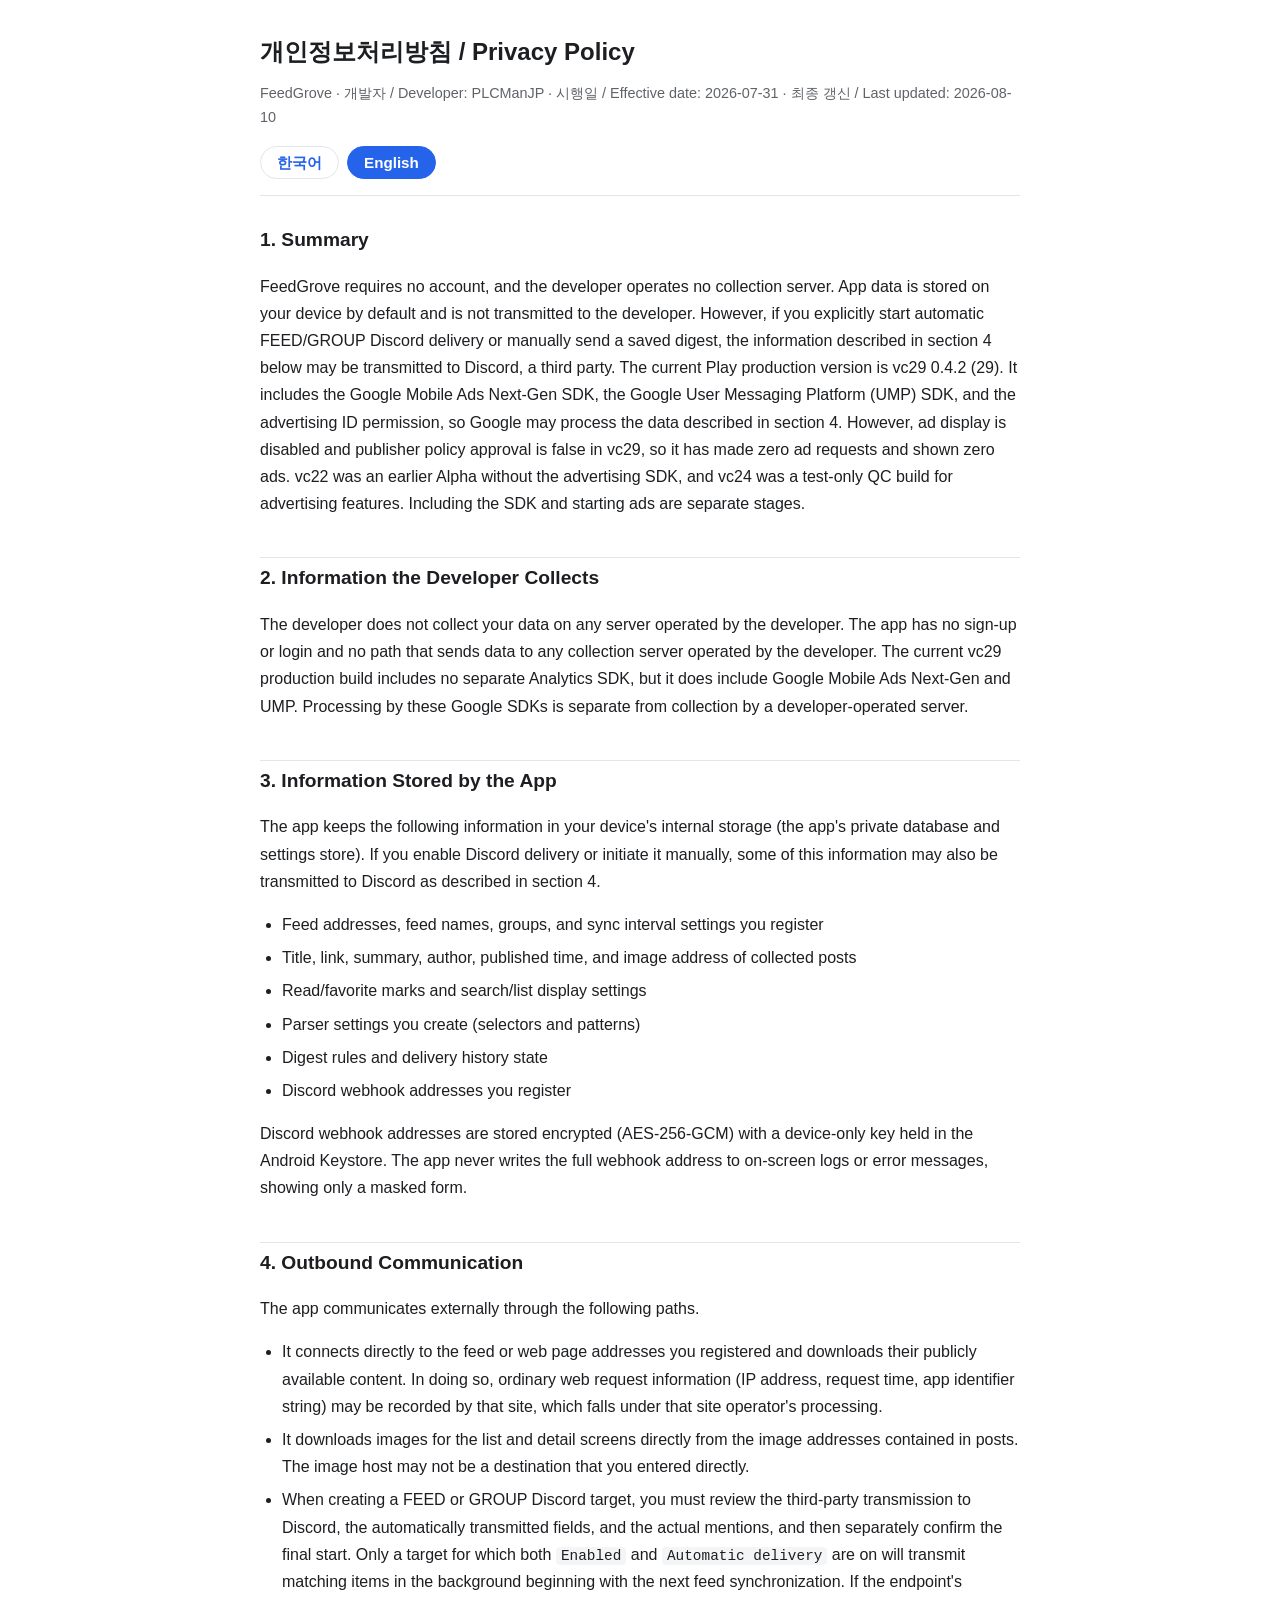
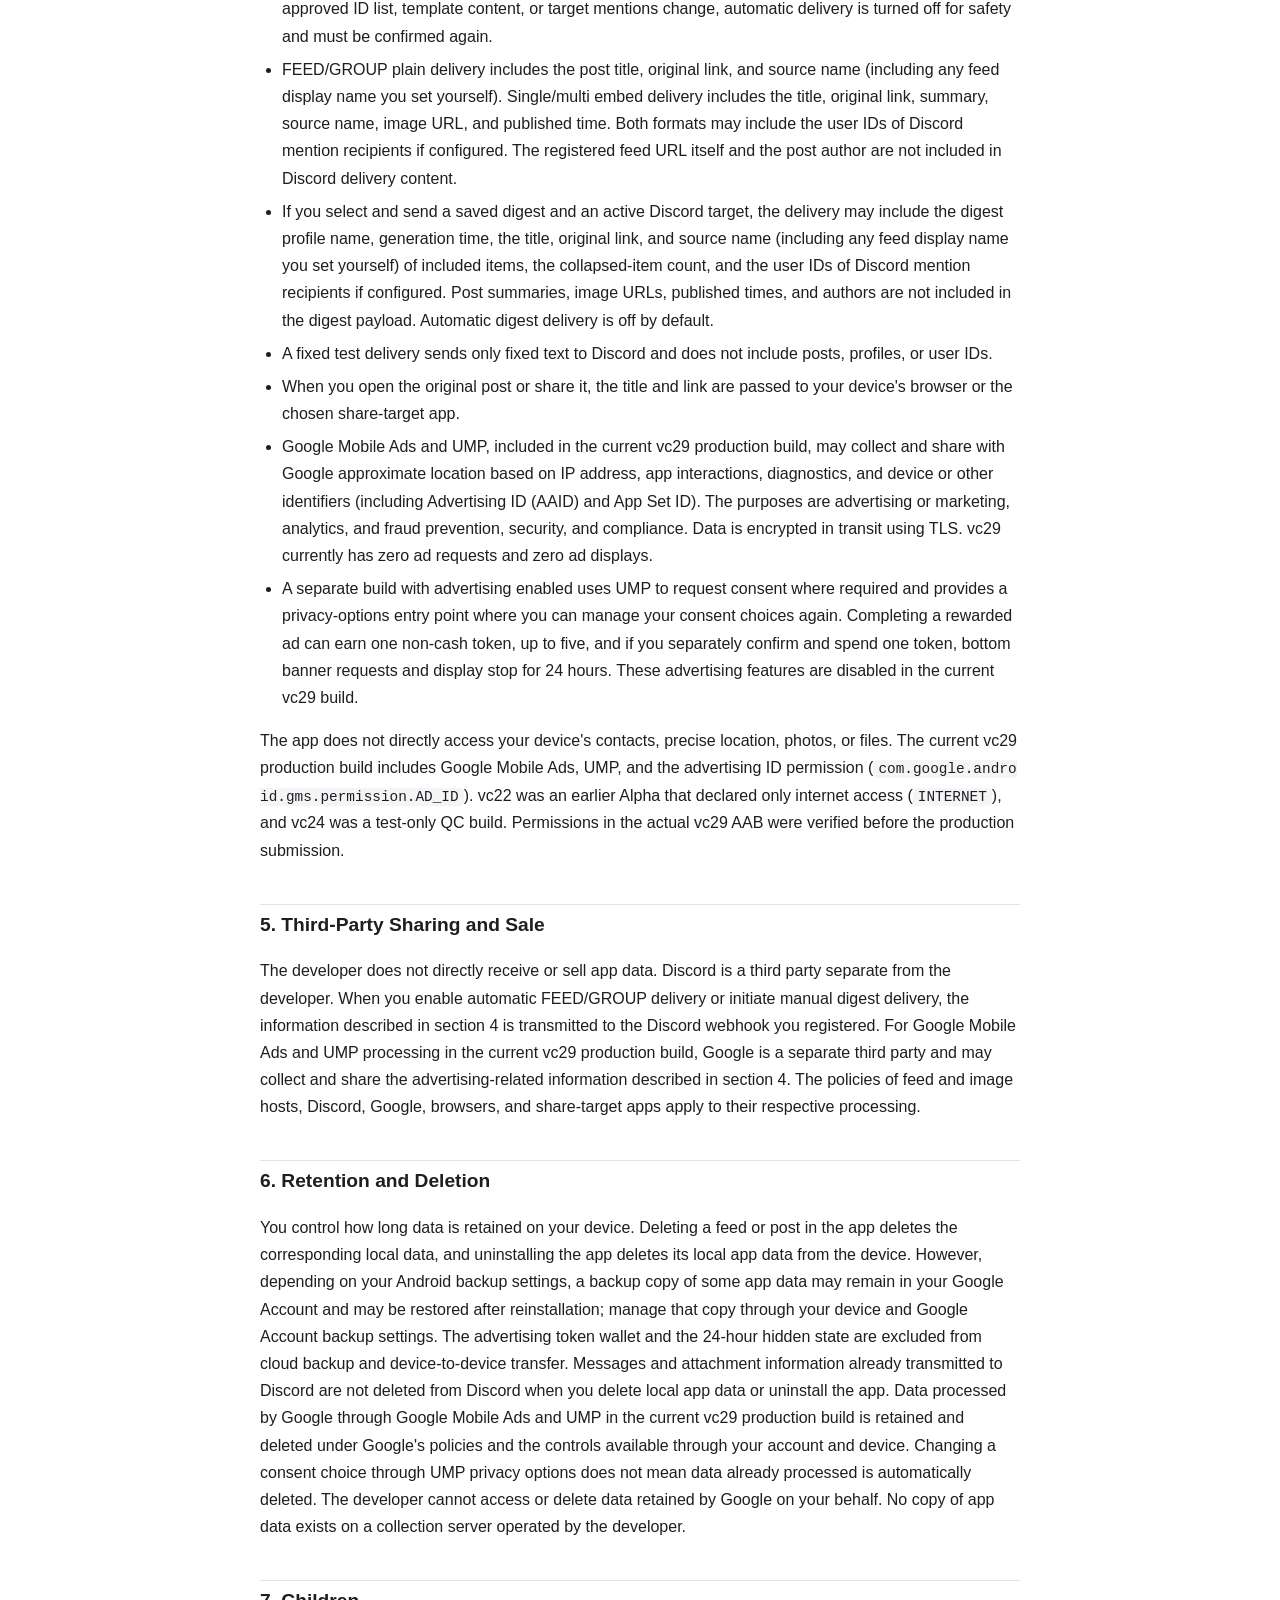
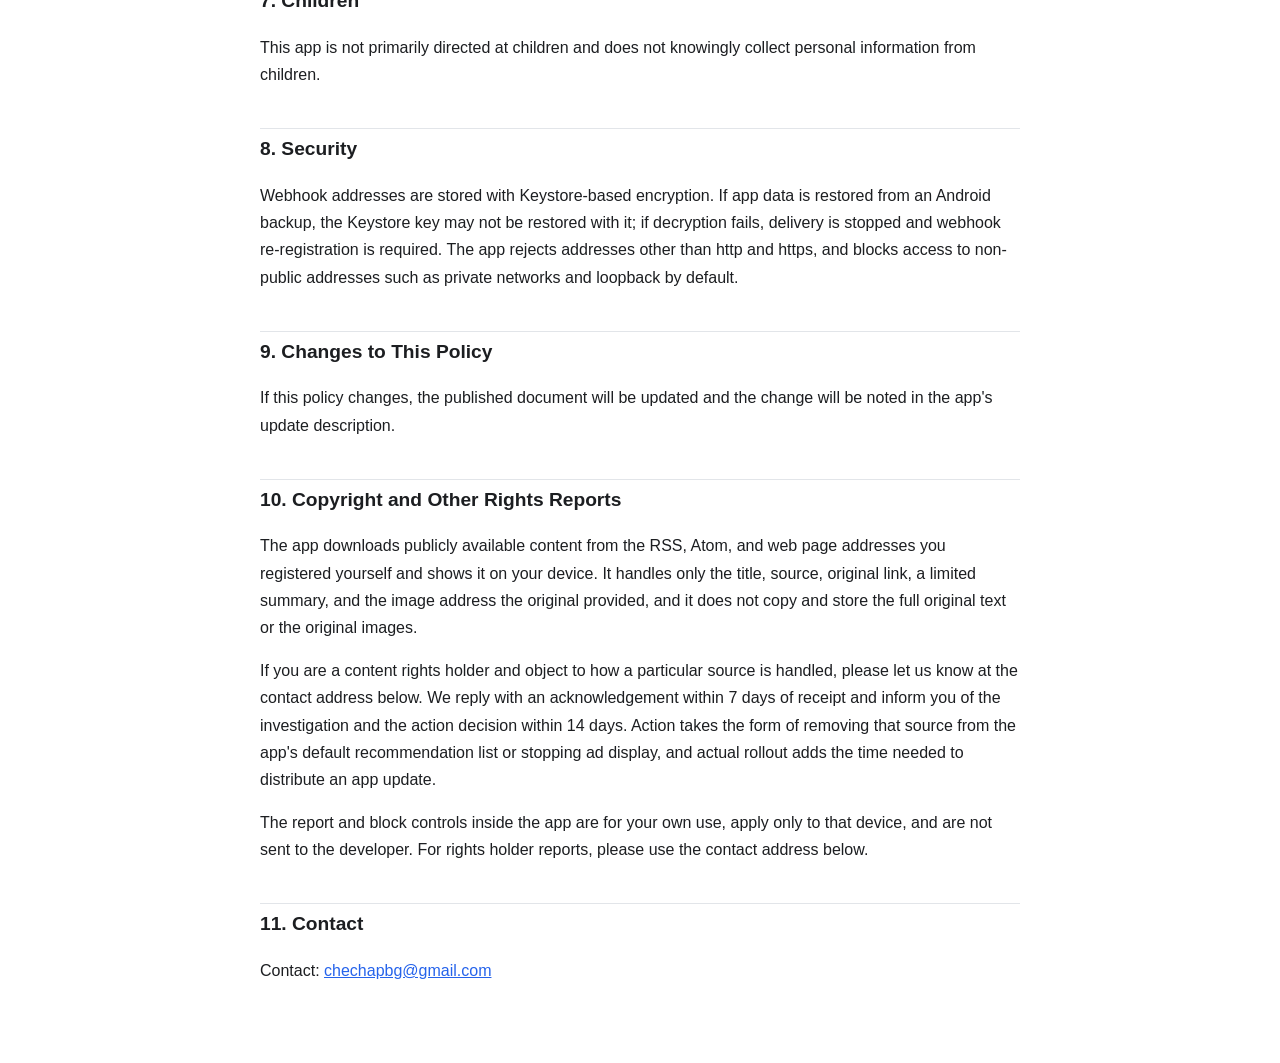
==== privacy/index.html @ 201b61b6 "chore: FeedGrove 독립 랜딩 배포본 구성" ====
<!DOCTYPE html>
<html lang="ko">
<head>
<meta charset="UTF-8">
<meta name="viewport" content="width=device-width, initial-scale=1.0">
<title>개인정보처리방침 / Privacy Policy: FeedGrove</title>
<style>
  :root {
    --fg: #1c1e21;
    --muted: #5f6368;
    --border: #e2e5e9;
    --accent: #2563eb;
    --bg-code: #f4f5f7;
  }
  * { box-sizing: border-box; }
  body {
    margin: 0;
    padding: 0 16px 64px;
    font-family: -apple-system, BlinkMacSystemFont, "Segoe UI", "Malgun Gothic", Roboto, Arial, sans-serif;
    color: var(--fg);
    line-height: 1.7;
    background: #ffffff;
  }
  .wrap { max-width: 760px; margin: 0 auto; }
  header {
    padding: 32px 0 16px;
    border-bottom: 1px solid var(--border);
    margin-bottom: 24px;
  }
  h1 { font-size: 1.5rem; margin: 0 0 8px; }
  .meta { color: var(--muted); font-size: 0.9rem; }
  .lang-nav { margin-top: 16px; font-size: 0.95rem; }
  .lang-nav a.lang-btn {
    display: inline-block;
    padding: 5px 16px;
    margin-right: 8px;
    border: 1px solid var(--border);
    border-radius: 999px;
    color: var(--accent);
    text-decoration: none;
    font-weight: 600;
    line-height: 1.4;
  }
  .lang-nav a.lang-btn:hover { border-color: var(--accent); }
  .lang-nav a.lang-btn.active {
    background: var(--accent);
    border-color: var(--accent);
    color: #ffffff;
  }
  /* JS 활성 시에만 단일 언어 표시 (미활성 시 양어 병기 폴백) */
  body.js-lang-ko #en, body.js-lang-ko hr.divider { display: none; }
  body.js-lang-en #ko, body.js-lang-en hr.divider { display: none; }
  h2 {
    font-size: 1.2rem;
    margin-top: 40px;
    padding-top: 4px;
    border-top: 1px solid var(--border);
  }
  section.lang-block > h2:first-of-type { border-top: none; margin-top: 8px; }
  code {
    font-family: "Consolas", "SFMono-Regular", Menlo, monospace;
    background: var(--bg-code);
    border-radius: 4px;
    font-size: 0.9em;
    padding: 1px 5px;
    word-break: break-all;
  }
  ul { padding-left: 22px; }
  li { margin-bottom: 6px; }
  a { color: var(--accent); }
  .footer-note {
    margin-top: 40px;
    padding-top: 16px;
    border-top: 1px solid var(--border);
    color: var(--muted);
    font-size: 0.85rem;
  }
  hr.divider {
    margin: 48px 0;
    border: none;
    border-top: 2px dashed var(--border);
  }
</style>
</head>
<body>
<div class="wrap">

<header>
  <h1>개인정보처리방침 / Privacy Policy</h1>
  <div class="meta">FeedGrove &middot; 개발자 / Developer: PLCManJP &middot; 시행일 / Effective date: 2026-07-31 &middot; 최종 갱신 / Last updated: 2026-08-10</div>
  <div class="lang-nav">
    <a href="#ko" class="lang-btn" data-lang="ko" aria-pressed="false">한국어</a><a href="#en" class="lang-btn" data-lang="en" aria-pressed="false">English</a>
  </div>
</header>

<section class="lang-block" id="ko">
<h2>1. 요약</h2>
<p>FeedGrove는 계정이 필요 없고 개발자가 운영하는 수집 서버가 없습니다. 앱 데이터는 기본적으로 이용자의 기기에 저장되며 개발자에게 전송되지 않습니다. 다만 이용자가 FEED/GROUP Discord 자동 전송을 명시적으로 시작하거나 저장된 다이제스트를 수동 전송하면 아래 4항의 정보가 제3자인 Discord로 전송될 수 있습니다. 현재 Play 프로덕션 버전은 vc29 0.4.2 (29)입니다. vc29에는 Google Mobile Ads Next-Gen SDK, Google User Messaging Platform(UMP) SDK와 광고 ID 권한이 포함되어 아래 4항의 데이터가 Google에 의해 처리될 수 있습니다. 그러나 vc29는 광고 표시 설정이 꺼져 있고 퍼블리셔 정책 승인도 완료되지 않아 광고 요청과 표시가 0건입니다. vc22는 광고 SDK가 없는 과거 Alpha이고 vc24는 광고 기능 검증을 위한 test-only QC 빌드입니다. SDK 포함과 광고 개시는 다른 단계입니다.</p>

<h2>2. 개발자가 수집하는 정보</h2>
<p>개발자는 이용자의 데이터를 개발자가 운영하는 서버로 수집하지 않습니다. 앱에는 회원가입과 로그인 기능이 없고 개발자가 운영하는 수집 서버로 데이터를 보내는 경로도 없습니다. 현재 프로덕션 vc29에는 별도의 Analytics SDK는 없지만 Google Mobile Ads Next-Gen과 UMP가 포함되며, 이 Google SDK의 처리는 개발자 자체 서버 수집과 구분됩니다.</p>

<h2>3. 앱에 저장되는 정보</h2>
<p>앱은 아래 정보를 기기 내부 저장소(앱 전용 데이터베이스와 설정 저장소)에 보관합니다. Discord 전송을 활성화하거나 수동 실행한 경우 일부 정보는 4항에 따라 Discord로도 전송될 수 있습니다.</p>
<ul>
  <li>이용자가 등록한 피드 주소, 피드 이름, 그룹, 동기화 주기 설정</li>
  <li>수집한 게시물의 제목, 링크, 요약, 작성자, 게시 시각, 이미지 주소</li>
  <li>읽음과 즐겨찾기 표시, 검색과 목록 표시 설정</li>
  <li>이용자가 만든 파서 설정(선택자와 패턴)</li>
  <li>다이제스트 규칙과 전송 이력 상태</li>
  <li>이용자가 등록한 Discord 웹훅 주소</li>
</ul>
<p>Discord 웹훅 주소는 Android Keystore에 보관된 기기 전용 키로 암호화(AES-256-GCM)해 저장합니다. 앱은 웹훅 주소 전체를 화면 로그나 오류 메시지에 남기지 않고 마스킹된 형태만 표시합니다.</p>

<h2>4. 외부로 나가는 통신</h2>
<p>앱은 다음 경로로 외부와 통신합니다.</p>
<ul>
  <li>이용자가 등록한 피드 주소나 웹페이지 주소로 직접 접속해 공개된 내용을 내려받습니다. 이때 해당 사이트에는 통상적인 웹 요청 정보(IP 주소, 요청 시각, 앱 식별 문자열)가 남을 수 있으며 이는 해당 사이트 운영자의 처리 영역입니다.</li>
  <li>목록과 상세 화면에 표시할 이미지를 게시물에 포함된 이미지 주소에서 직접 내려받습니다. 이미지 호스트는 이용자가 직접 입력한 곳이 아닐 수 있습니다.</li>
  <li>이용자가 FEED 또는 GROUP Discord 대상을 만들 때는 Discord 제3자 전송, 자동 전송 필드와 실제 멘션을 검토하고 최종 시작을 별도로 확인해야 합니다. <code>활성</code>과 <code>자동 전송</code>이 모두 켜진 대상만 다음 피드 동기화부터 조건에 맞는 항목을 백그라운드에서 전송합니다. endpoint 승인 ID 목록, template 내용 또는 대상 멘션이 바뀌면 자동 전송은 안전을 위해 꺼지고 다시 확인해야 합니다.</li>
  <li>FEED/GROUP의 plain 전송에는 게시물 제목, 원문 링크, 출처명(사용자가 직접 정한 피드 표시 이름 포함)이 포함됩니다. single/multi embed 전송에는 제목, 원문 링크, 요약, 출처명, 이미지 URL, 게시 시각이 포함됩니다. 두 형식 모두 설정된 경우 Discord 멘션 대상 사용자 ID를 포함할 수 있습니다. 등록한 피드 URL 자체와 게시물 작성자는 Discord 전송 내용에 포함되지 않습니다.</li>
  <li>이용자가 저장된 다이제스트와 활성 Discord 대상을 선택해 전송하면 다이제스트 프로필 이름, 생성 시각, 포함 항목의 제목과 원문 링크, 출처명(사용자가 직접 정한 피드 표시 이름 포함), 접힘 수와, 설정된 경우 Discord 멘션 대상 사용자 ID가 포함될 수 있습니다. 게시물 요약, 이미지 URL, 게시 시각, 작성자는 다이제스트 payload에 포함되지 않습니다. 다이제스트 자동 전송은 기본적으로 꺼져 있습니다.</li>
  <li>고정 테스트 전송은 고정 문구만 Discord로 보내며 게시물, 프로필, 사용자 ID를 포함하지 않습니다.</li>
  <li>이용자가 게시물의 원문 보기나 공유를 실행하면 기기의 브라우저나 공유 대상 앱으로 제목과 링크가 전달됩니다.</li>
  <li>현재 프로덕션 vc29에 포함된 Google Mobile Ads와 UMP는 IP 주소 기반 대략적 위치, 앱 상호작용, 진단 정보, 기기 또는 기타 식별자(광고 ID(AAID), App Set ID 등)를 Google에 수집하거나 공유할 수 있습니다. 처리 목적은 광고 또는 마케팅, 분석, 부정행위 방지, 보안, 규정 준수이며 데이터는 TLS로 암호화되어 전송됩니다. vc29의 광고 요청과 표시는 현재 0건입니다.</li>
  <li>광고 기능이 활성화된 별도 빌드는 UMP를 통해 필요한 동의를 요청하고, 동의 선택을 다시 관리할 수 있는 privacy options 진입점을 제공합니다. Rewarded 광고 완료 시 비현금성 토큰 1개를 최대 5개까지 적립할 수 있고, 이용자가 별도로 확인해 토큰 1개를 사용하면 하단 배너 요청과 표시를 24시간 중단합니다. 이 광고 기능은 현재 vc29에서 비활성입니다.</li>
</ul>
<p>앱은 이용자 기기의 연락처, 정밀 위치, 사진, 파일에 직접 접근하지 않습니다. 현재 프로덕션 vc29에는 Google Mobile Ads와 UMP, 광고 ID 권한(<code>com.google.android.gms.permission.AD_ID</code>)이 포함됩니다. vc22는 인터넷 접속 권한(<code>INTERNET</code>)만 선언한 과거 Alpha이고 vc24는 test-only QC 빌드입니다. vc29 실제 AAB의 권한은 프로덕션 제출 전에 확인했습니다.</p>

<h2>5. 제3자 제공과 판매</h2>
<p>개발자는 앱 데이터를 직접 받거나 판매하지 않습니다. Discord는 개발자와 별개의 제3자이며, FEED/GROUP 자동 전송을 활성화하거나 다이제스트 수동 전송을 실행하면 4항의 정보가 이용자가 등록한 Discord 웹훅으로 전달됩니다. 현재 프로덕션 vc29에 포함된 Google Mobile Ads와 UMP 처리에서는 Google이 별개의 제3자이며 4항의 광고 관련 정보를 수집하거나 공유할 수 있습니다. 피드와 이미지 호스트, Discord, Google, 브라우저와 공유 대상 앱의 데이터 처리에는 각 서비스의 정책이 적용됩니다.</p>

<h2>6. 보관과 파기</h2>
<p>기기 내부 데이터의 보관 기간은 이용자가 통제합니다. 앱 내에서 피드나 게시물을 삭제하면 해당 로컬 데이터가 삭제되고, 앱을 삭제하면 기기의 로컬 앱 데이터가 삭제됩니다. 다만 Android 백업 설정에 따라 일부 앱 데이터의 백업 사본이 Google 계정에 남아 재설치 때 복원될 수 있으므로, 백업 사본은 기기와 Google 계정의 백업 설정에서 관리해야 합니다. 광고 토큰 지갑과 24시간 숨김 상태는 cloud backup과 device-to-device transfer에서 제외합니다. 이미 Discord로 전송된 메시지와 첨부 정보는 앱의 로컬 데이터나 앱을 삭제해도 Discord에서 삭제되지 않습니다. 현재 프로덕션 vc29의 Google Mobile Ads와 UMP에서 Google이 처리한 데이터의 보관과 삭제는 Google의 정책과 이용자 계정과 기기 제어 수단이 적용됩니다. UMP privacy options에서 동의 선택을 변경해도 이미 처리된 데이터가 자동으로 삭제된다는 의미는 아닙니다. 개발자는 Google이 보관하는 데이터에 접근하거나 이용자를 대신해 삭제할 수 없습니다. 개발자 측 수집 서버에는 앱 데이터 사본이 없습니다.</p>

<h2>7. 아동</h2>
<p>이 앱은 아동을 주 대상으로 하지 않으며 아동으로부터 개인정보를 의도적으로 수집하지 않습니다.</p>

<h2>8. 보안</h2>
<p>웹훅 주소는 Keystore 기반 암호화로 저장합니다. Android 백업으로 앱 데이터가 복원되더라도 Keystore 키는 함께 복원되지 않을 수 있으므로, 복호화에 실패하면 전송을 중단하고 웹훅 재등록을 요구합니다. 앱은 http와 https 이외의 주소를 거부하고, 사설망이나 loopback 등 비공용 주소로의 접속을 기본 차단합니다.</p>

<h2>9. 방침 변경</h2>
<p>방침이 변경되면 게시 문서를 갱신하고, 앱 업데이트 설명에 변경 사실을 알립니다.</p>

<h2>10. 저작권 등 권리 신고</h2>
<p>앱은 이용자가 직접 등록한 RSS, Atom, 웹페이지의 공개 콘텐츠를 이용자 기기에 내려받아 보여 줍니다. 제목, 출처, 원문 링크, 제한된 요약과 원문이 제공한 이미지 주소만 다루며 원문 전체와 원문 이미지를 복제해 저장하지 않습니다.</p>
<p>콘텐츠 권리자께서 특정 출처의 처리에 이의가 있으시면 아래 문의처로 알려 주세요. 접수 후 7일 이내에 확인을 회신하고, 14일 이내에 조사와 조치 결정을 알려 드립니다. 조치는 해당 출처를 앱의 기본 추천 목록에서 제외하거나 광고 노출을 중단하는 방식이며, 실제 반영에는 앱 업데이트 배포 기간이 더해집니다.</p>
<p>앱 화면 안의 신고와 차단은 그 기기에만 적용되는 이용자 본인용 기능이며 개발자에게 전달되지 않습니다. 권리자 신고는 반드시 아래 문의처를 이용해 주세요.</p>

<h2>11. 문의</h2>
<p>문의처: <a href="mailto:chechapbg@gmail.com">chechapbg@gmail.com</a></p>
</section>

<hr class="divider">

<section class="lang-block" id="en">
<h2>1. Summary</h2>
<p>FeedGrove requires no account, and the developer operates no collection server. App data is stored on your device by default and is not transmitted to the developer. However, if you explicitly start automatic FEED/GROUP Discord delivery or manually send a saved digest, the information described in section 4 below may be transmitted to Discord, a third party. The current Play production version is vc29 0.4.2 (29). It includes the Google Mobile Ads Next-Gen SDK, the Google User Messaging Platform (UMP) SDK, and the advertising ID permission, so Google may process the data described in section 4. However, ad display is disabled and publisher policy approval is false in vc29, so it has made zero ad requests and shown zero ads. vc22 was an earlier Alpha without the advertising SDK, and vc24 was a test-only QC build for advertising features. Including the SDK and starting ads are separate stages.</p>

<h2>2. Information the Developer Collects</h2>
<p>The developer does not collect your data on any server operated by the developer. The app has no sign-up or login and no path that sends data to any collection server operated by the developer. The current vc29 production build includes no separate Analytics SDK, but it does include Google Mobile Ads Next-Gen and UMP. Processing by these Google SDKs is separate from collection by a developer-operated server.</p>

<h2>3. Information Stored by the App</h2>
<p>The app keeps the following information in your device's internal storage (the app's private database and settings store). If you enable Discord delivery or initiate it manually, some of this information may also be transmitted to Discord as described in section 4.</p>
<ul>
  <li>Feed addresses, feed names, groups, and sync interval settings you register</li>
  <li>Title, link, summary, author, published time, and image address of collected posts</li>
  <li>Read/favorite marks and search/list display settings</li>
  <li>Parser settings you create (selectors and patterns)</li>
  <li>Digest rules and delivery history state</li>
  <li>Discord webhook addresses you register</li>
</ul>
<p>Discord webhook addresses are stored encrypted (AES-256-GCM) with a device-only key held in the Android Keystore. The app never writes the full webhook address to on-screen logs or error messages, showing only a masked form.</p>

<h2>4. Outbound Communication</h2>
<p>The app communicates externally through the following paths.</p>
<ul>
  <li>It connects directly to the feed or web page addresses you registered and downloads their publicly available content. In doing so, ordinary web request information (IP address, request time, app identifier string) may be recorded by that site, which falls under that site operator's processing.</li>
  <li>It downloads images for the list and detail screens directly from the image addresses contained in posts. The image host may not be a destination that you entered directly.</li>
  <li>When creating a FEED or GROUP Discord target, you must review the third-party transmission to Discord, the automatically transmitted fields, and the actual mentions, and then separately confirm the final start. Only a target for which both <code>Enabled</code> and <code>Automatic delivery</code> are on will transmit matching items in the background beginning with the next feed synchronization. If the endpoint's approved ID list, template content, or target mentions change, automatic delivery is turned off for safety and must be confirmed again.</li>
  <li>FEED/GROUP plain delivery includes the post title, original link, and source name (including any feed display name you set yourself). Single/multi embed delivery includes the title, original link, summary, source name, image URL, and published time. Both formats may include the user IDs of Discord mention recipients if configured. The registered feed URL itself and the post author are not included in Discord delivery content.</li>
  <li>If you select and send a saved digest and an active Discord target, the delivery may include the digest profile name, generation time, the title, original link, and source name (including any feed display name you set yourself) of included items, the collapsed-item count, and the user IDs of Discord mention recipients if configured. Post summaries, image URLs, published times, and authors are not included in the digest payload. Automatic digest delivery is off by default.</li>
  <li>A fixed test delivery sends only fixed text to Discord and does not include posts, profiles, or user IDs.</li>
  <li>When you open the original post or share it, the title and link are passed to your device's browser or the chosen share-target app.</li>
  <li>Google Mobile Ads and UMP, included in the current vc29 production build, may collect and share with Google approximate location based on IP address, app interactions, diagnostics, and device or other identifiers (including Advertising ID (AAID) and App Set ID). The purposes are advertising or marketing, analytics, and fraud prevention, security, and compliance. Data is encrypted in transit using TLS. vc29 currently has zero ad requests and zero ad displays.</li>
  <li>A separate build with advertising enabled uses UMP to request consent where required and provides a privacy-options entry point where you can manage your consent choices again. Completing a rewarded ad can earn one non-cash token, up to five, and if you separately confirm and spend one token, bottom banner requests and display stop for 24 hours. These advertising features are disabled in the current vc29 build.</li>
</ul>
<p>The app does not directly access your device's contacts, precise location, photos, or files. The current vc29 production build includes Google Mobile Ads, UMP, and the advertising ID permission (<code>com.google.android.gms.permission.AD_ID</code>). vc22 was an earlier Alpha that declared only internet access (<code>INTERNET</code>), and vc24 was a test-only QC build. Permissions in the actual vc29 AAB were verified before the production submission.</p>

<h2>5. Third-Party Sharing and Sale</h2>
<p>The developer does not directly receive or sell app data. Discord is a third party separate from the developer. When you enable automatic FEED/GROUP delivery or initiate manual digest delivery, the information described in section 4 is transmitted to the Discord webhook you registered. For Google Mobile Ads and UMP processing in the current vc29 production build, Google is a separate third party and may collect and share the advertising-related information described in section 4. The policies of feed and image hosts, Discord, Google, browsers, and share-target apps apply to their respective processing.</p>

<h2>6. Retention and Deletion</h2>
<p>You control how long data is retained on your device. Deleting a feed or post in the app deletes the corresponding local data, and uninstalling the app deletes its local app data from the device. However, depending on your Android backup settings, a backup copy of some app data may remain in your Google Account and may be restored after reinstallation; manage that copy through your device and Google Account backup settings. The advertising token wallet and the 24-hour hidden state are excluded from cloud backup and device-to-device transfer. Messages and attachment information already transmitted to Discord are not deleted from Discord when you delete local app data or uninstall the app. Data processed by Google through Google Mobile Ads and UMP in the current vc29 production build is retained and deleted under Google's policies and the controls available through your account and device. Changing a consent choice through UMP privacy options does not mean data already processed is automatically deleted. The developer cannot access or delete data retained by Google on your behalf. No copy of app data exists on a collection server operated by the developer.</p>

<h2>7. Children</h2>
<p>This app is not primarily directed at children and does not knowingly collect personal information from children.</p>

<h2>8. Security</h2>
<p>Webhook addresses are stored with Keystore-based encryption. If app data is restored from an Android backup, the Keystore key may not be restored with it; if decryption fails, delivery is stopped and webhook re-registration is required. The app rejects addresses other than http and https, and blocks access to non-public addresses such as private networks and loopback by default.</p>

<h2>9. Changes to This Policy</h2>
<p>If this policy changes, the published document will be updated and the change will be noted in the app's update description.</p>

<h2>10. Copyright and Other Rights Reports</h2>
<p>The app downloads publicly available content from the RSS, Atom, and web page addresses you registered yourself and shows it on your device. It handles only the title, source, original link, a limited summary, and the image address the original provided, and it does not copy and store the full original text or the original images.</p>
<p>If you are a content rights holder and object to how a particular source is handled, please let us know at the contact address below. We reply with an acknowledgement within 7 days of receipt and inform you of the investigation and the action decision within 14 days. Action takes the form of removing that source from the app's default recommendation list or stopping ad display, and actual rollout adds the time needed to distribute an app update.</p>
<p>The report and block controls inside the app are for your own use, apply only to that device, and are not sent to the developer. For rights holder reports, please use the contact address below.</p>

<h2>11. Contact</h2>
<p>Contact: <a href="mailto:chechapbg@gmail.com">chechapbg@gmail.com</a></p>
</section>

</div>

<script>
(function () {
  "use strict";
  var buttons = document.querySelectorAll(".lang-nav a.lang-btn");
  var STORAGE_KEY = "feedgrove-privacy-lang";

  function apply(lang) {
    document.body.classList.remove("js-lang-ko", "js-lang-en");
    document.body.classList.add("js-lang-" + lang);
    document.documentElement.lang = lang;
    for (var i = 0; i < buttons.length; i++) {
      var on = buttons[i].getAttribute("data-lang") === lang;
      buttons[i].classList.toggle("active", on);
      buttons[i].setAttribute("aria-pressed", on ? "true" : "false");
    }
    try { localStorage.setItem(STORAGE_KEY, lang); } catch (e) { /* private mode 등 */ }
  }

  for (var i = 0; i < buttons.length; i++) {
    buttons[i].addEventListener("click", function (e) {
      e.preventDefault();
      var lang = this.getAttribute("data-lang");
      apply(lang);
      if (history.replaceState) { history.replaceState(null, "", "#" + lang); }
    });
  }

  // 초기 언어: URL 해시 > 저장된 선택 > 브라우저 언어(ko 계열=ko, 그 외=en)
  var initial = null;
  if (location.hash === "#en") { initial = "en"; }
  else if (location.hash === "#ko") { initial = "ko"; }
  if (!initial) {
    try { initial = localStorage.getItem(STORAGE_KEY); } catch (e) { /* ignore */ }
  }
  if (initial !== "ko" && initial !== "en") {
    initial = /^ko/i.test(navigator.language || "") ? "ko" : "en";
  }
  apply(initial);
})();
</script>
</body>
</html>
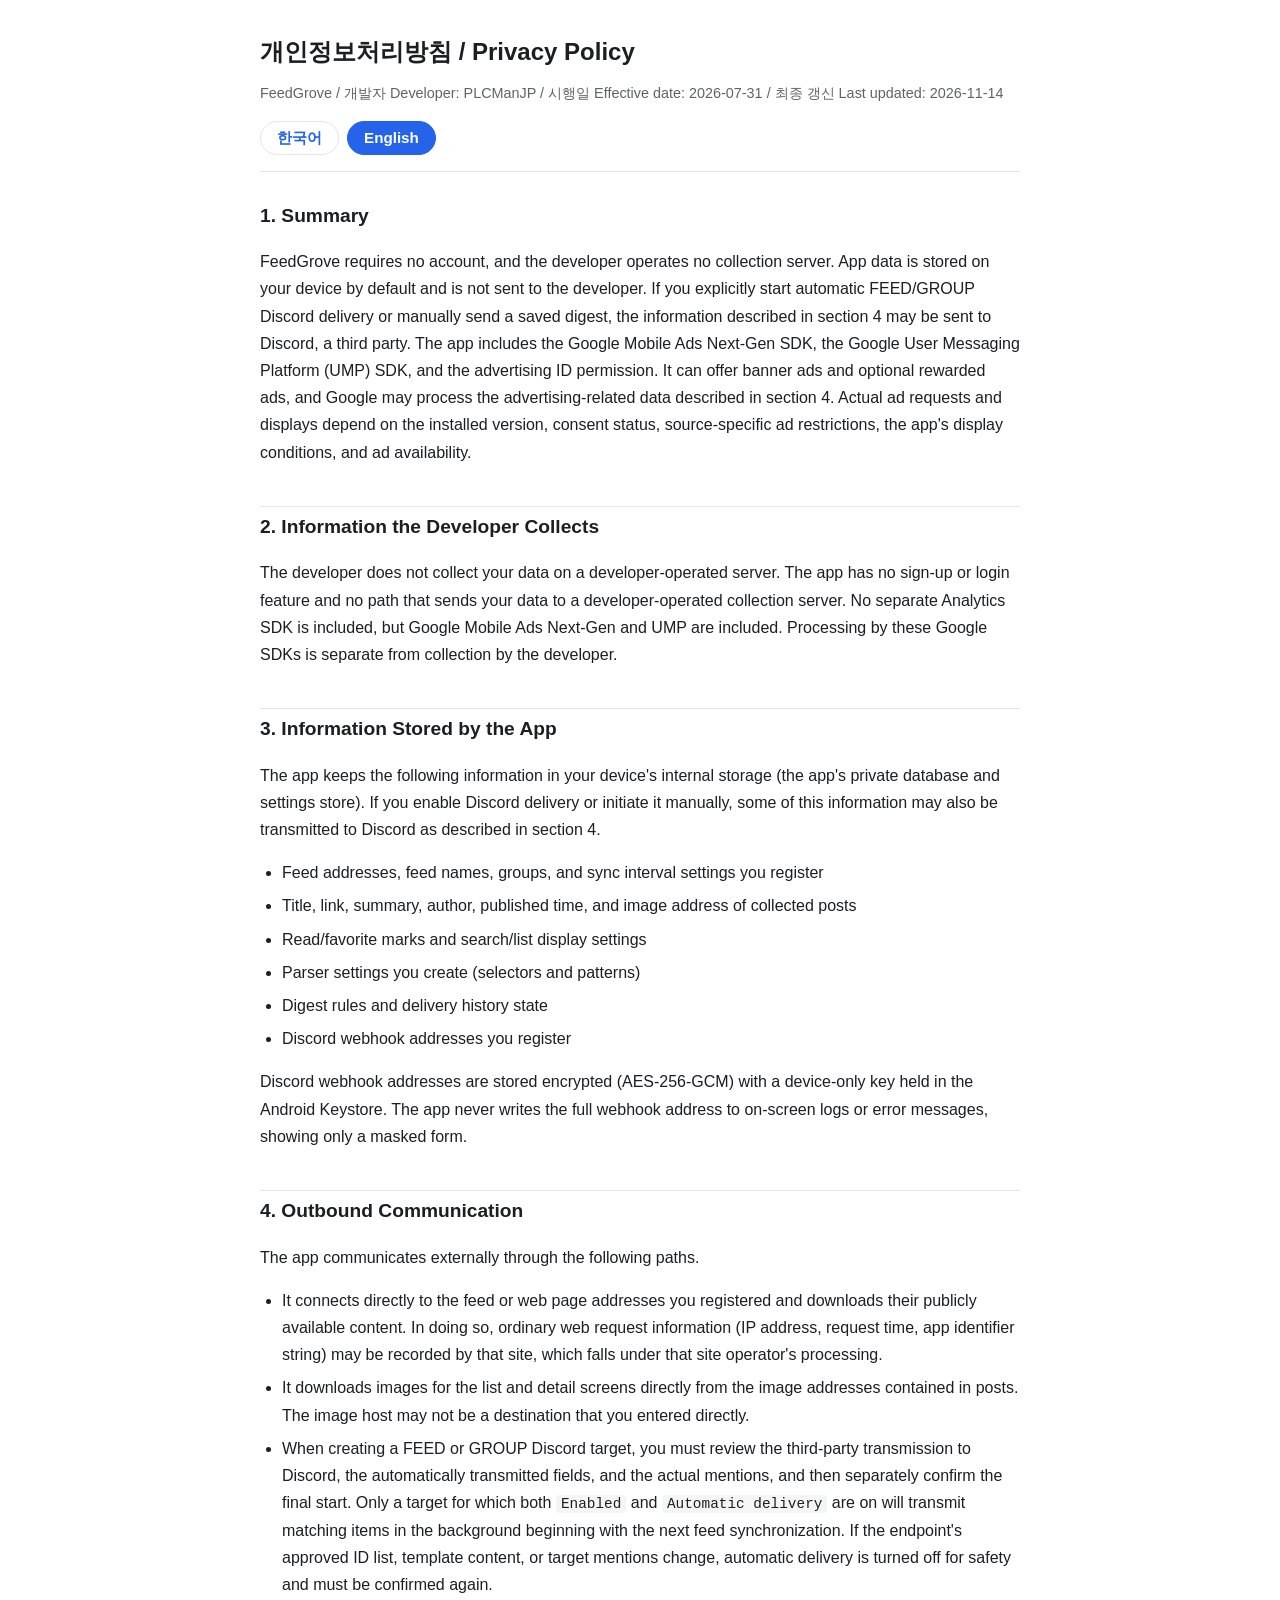
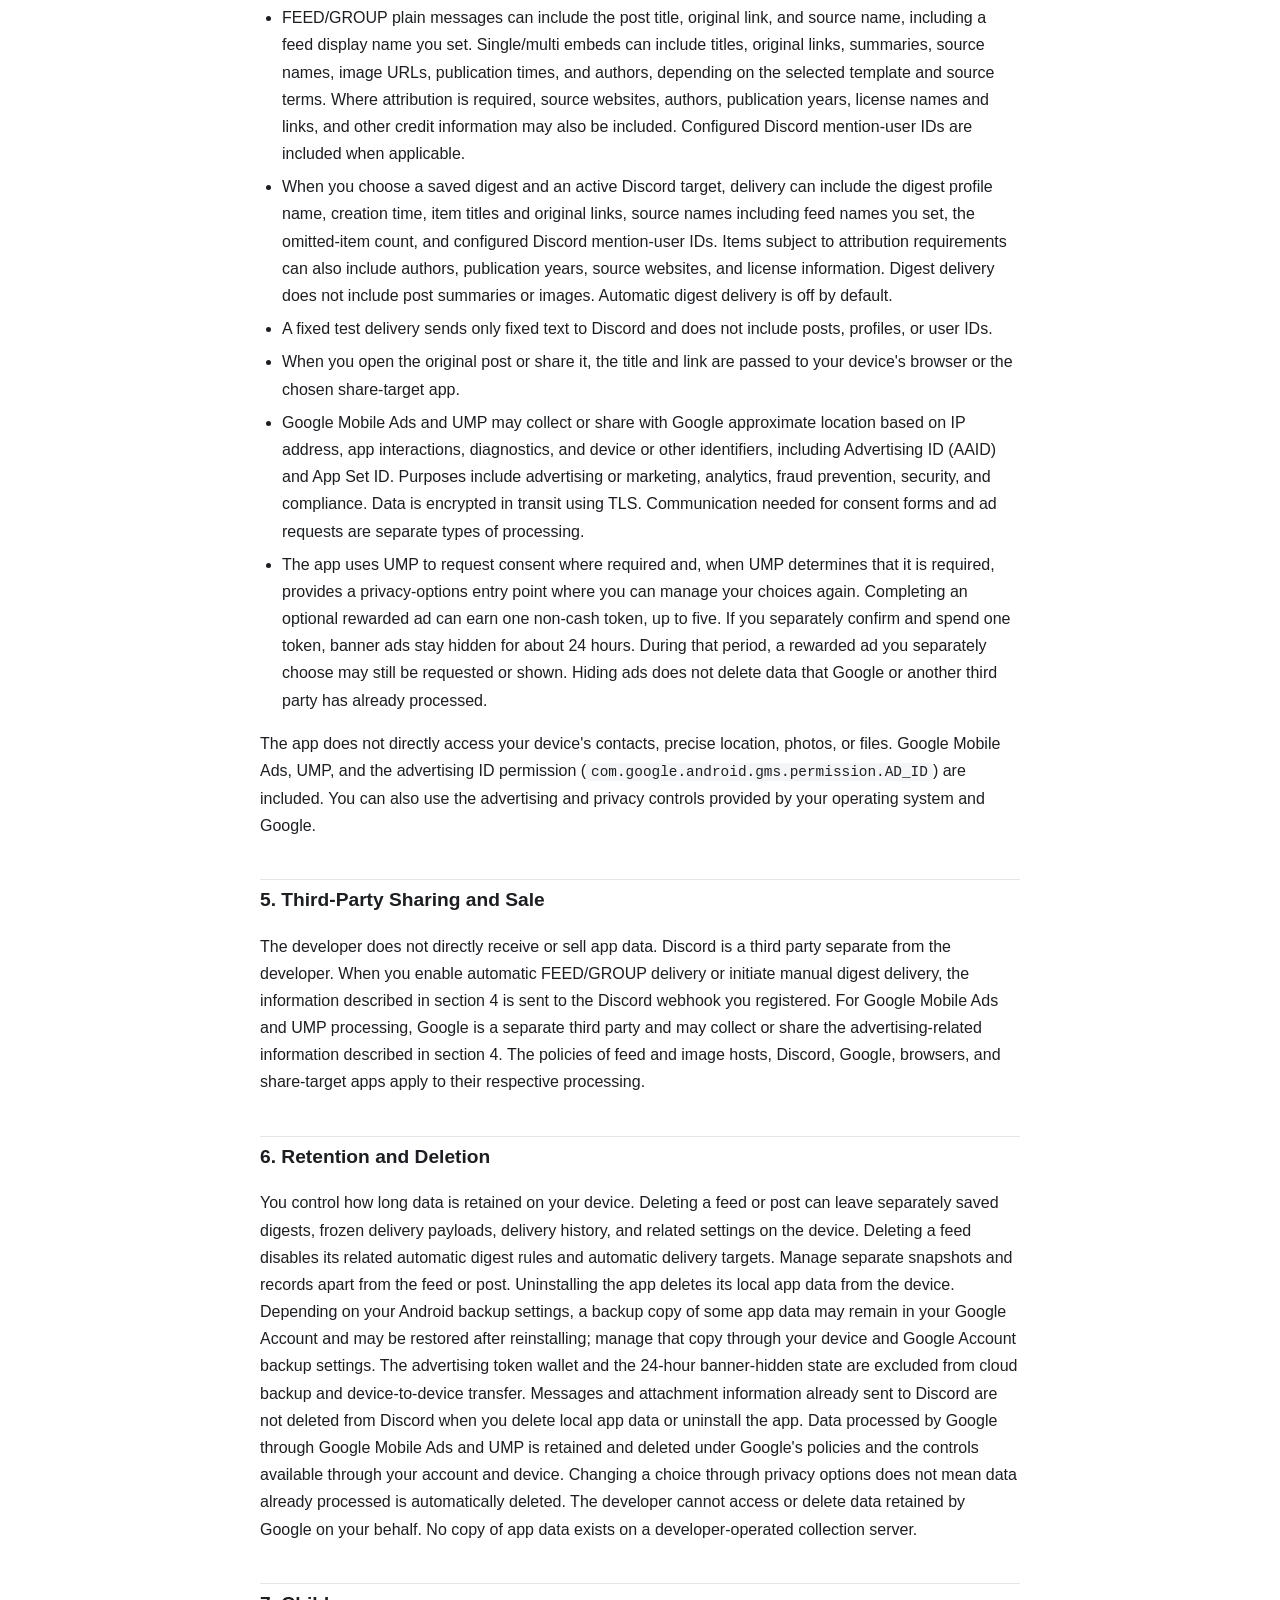
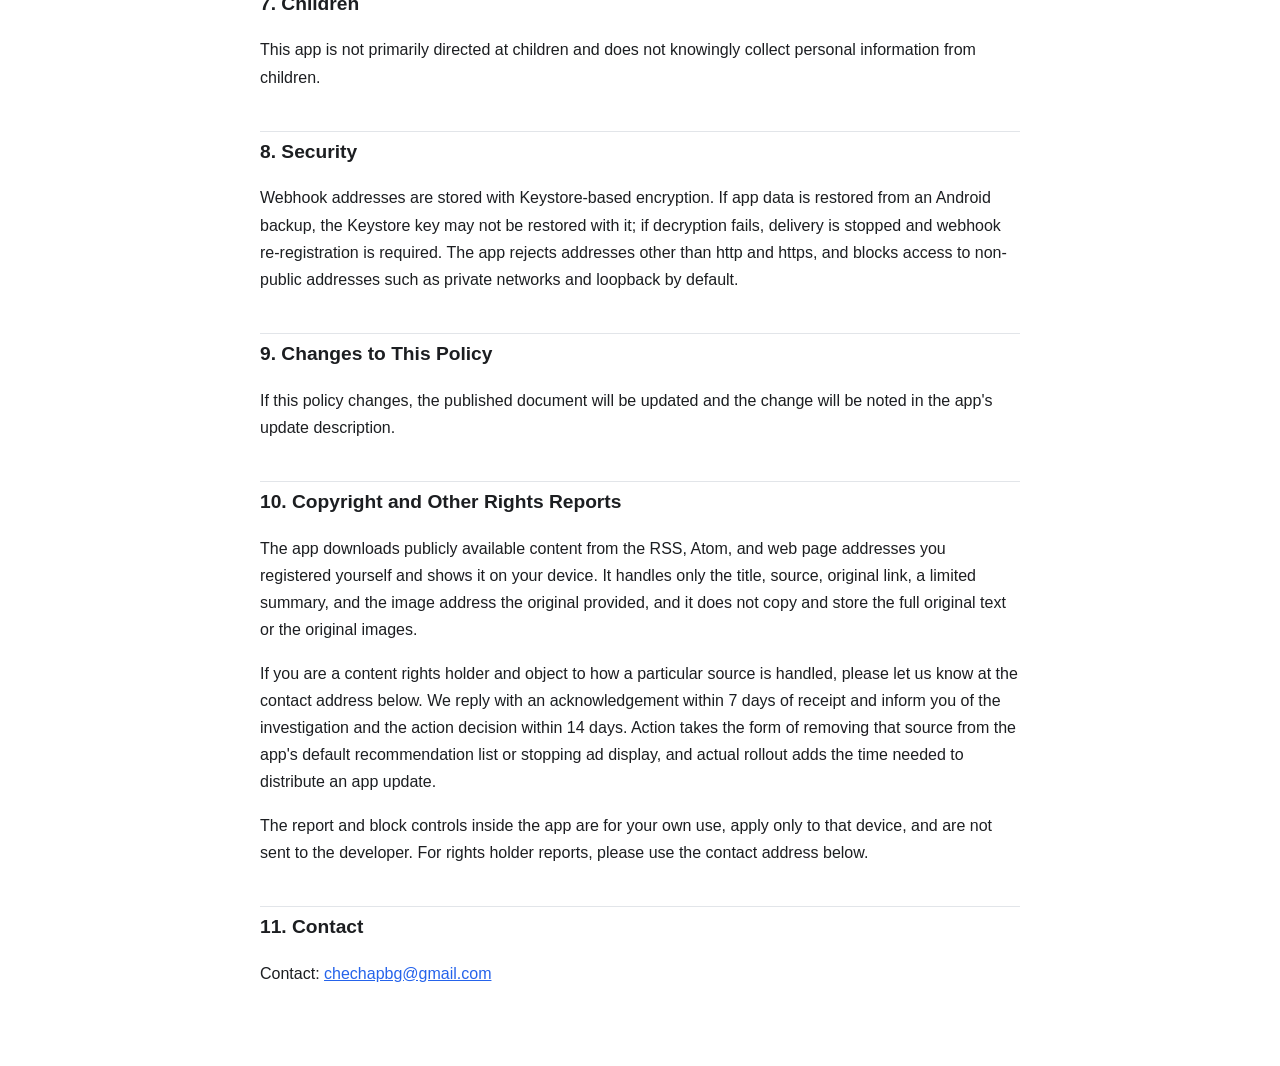
==== commit 254d18f2: "work: 개인정보처리방침을 현재 광고 동작에 맞춘다" ====
--- a/privacy/index.html
+++ b/privacy/index.html
@@ -87,7 +87,7 @@
 
 <header>
   <h1>개인정보처리방침 / Privacy Policy</h1>
-  <div class="meta">FeedGrove &middot; 개발자 / Developer: PLCManJP &middot; 시행일 / Effective date: 2026-07-31 &middot; 최종 갱신 / Last updated: 2026-08-10</div>
+  <div class="meta">FeedGrove / 개발자 Developer: PLCManJP / 시행일 Effective date: 2026-07-31 / 최종 갱신 Last updated: 2026-11-14</div>
   <div class="lang-nav">
     <a href="#ko" class="lang-btn" data-lang="ko" aria-pressed="false">한국어</a><a href="#en" class="lang-btn" data-lang="en" aria-pressed="false">English</a>
   </div>
@@ -95,10 +95,10 @@
 
 <section class="lang-block" id="ko">
 <h2>1. 요약</h2>
-<p>FeedGrove는 계정이 필요 없고 개발자가 운영하는 수집 서버가 없습니다. 앱 데이터는 기본적으로 이용자의 기기에 저장되며 개발자에게 전송되지 않습니다. 다만 이용자가 FEED/GROUP Discord 자동 전송을 명시적으로 시작하거나 저장된 다이제스트를 수동 전송하면 아래 4항의 정보가 제3자인 Discord로 전송될 수 있습니다. 현재 Play 프로덕션 버전은 vc29 0.4.2 (29)입니다. vc29에는 Google Mobile Ads Next-Gen SDK, Google User Messaging Platform(UMP) SDK와 광고 ID 권한이 포함되어 아래 4항의 데이터가 Google에 의해 처리될 수 있습니다. 그러나 vc29는 광고 표시 설정이 꺼져 있고 퍼블리셔 정책 승인도 완료되지 않아 광고 요청과 표시가 0건입니다. vc22는 광고 SDK가 없는 과거 Alpha이고 vc24는 광고 기능 검증을 위한 test-only QC 빌드입니다. SDK 포함과 광고 개시는 다른 단계입니다.</p>
+<p>FeedGrove는 계정이 필요 없고 개발자가 운영하는 수집 서버가 없습니다. 앱 데이터는 기본적으로 이용자의 기기에 저장되며 개발자에게 전송되지 않습니다. 다만 이용자가 FEED/GROUP Discord 자동 전송을 명시적으로 시작하거나 저장된 다이제스트를 수동 전송하면 아래 4항의 정보가 제3자인 Discord로 전송될 수 있습니다. 앱에는 Google Mobile Ads Next-Gen SDK, Google User Messaging Platform(UMP) SDK와 광고 ID 권한이 포함됩니다. 배너 광고와 이용자가 선택하는 보상형 광고를 제공할 수 있으며, Google은 아래 4항의 광고 관련 데이터를 처리할 수 있습니다. 실제 광고 요청과 표시는 설치된 버전, 동의 상태, 출처별 광고 제한, 앱의 표시 조건과 광고 준비 상태에 따라 달라집니다.</p>
 
 <h2>2. 개발자가 수집하는 정보</h2>
-<p>개발자는 이용자의 데이터를 개발자가 운영하는 서버로 수집하지 않습니다. 앱에는 회원가입과 로그인 기능이 없고 개발자가 운영하는 수집 서버로 데이터를 보내는 경로도 없습니다. 현재 프로덕션 vc29에는 별도의 Analytics SDK는 없지만 Google Mobile Ads Next-Gen과 UMP가 포함되며, 이 Google SDK의 처리는 개발자 자체 서버 수집과 구분됩니다.</p>
+<p>개발자는 이용자의 데이터를 개발자가 운영하는 서버로 수집하지 않습니다. 앱에는 회원가입과 로그인 기능이 없고 개발자가 운영하는 수집 서버로 데이터를 보내는 경로도 없습니다. 별도의 Analytics SDK는 없지만 Google Mobile Ads Next-Gen과 UMP가 포함되며, 이 Google SDK의 처리는 개발자 자체 서버 수집과 구분됩니다.</p>
 
 <h2>3. 앱에 저장되는 정보</h2>
 <p>앱은 아래 정보를 기기 내부 저장소(앱 전용 데이터베이스와 설정 저장소)에 보관합니다. Discord 전송을 활성화하거나 수동 실행한 경우 일부 정보는 4항에 따라 Discord로도 전송될 수 있습니다.</p>
@@ -118,20 +118,20 @@
   <li>이용자가 등록한 피드 주소나 웹페이지 주소로 직접 접속해 공개된 내용을 내려받습니다. 이때 해당 사이트에는 통상적인 웹 요청 정보(IP 주소, 요청 시각, 앱 식별 문자열)가 남을 수 있으며 이는 해당 사이트 운영자의 처리 영역입니다.</li>
   <li>목록과 상세 화면에 표시할 이미지를 게시물에 포함된 이미지 주소에서 직접 내려받습니다. 이미지 호스트는 이용자가 직접 입력한 곳이 아닐 수 있습니다.</li>
   <li>이용자가 FEED 또는 GROUP Discord 대상을 만들 때는 Discord 제3자 전송, 자동 전송 필드와 실제 멘션을 검토하고 최종 시작을 별도로 확인해야 합니다. <code>활성</code>과 <code>자동 전송</code>이 모두 켜진 대상만 다음 피드 동기화부터 조건에 맞는 항목을 백그라운드에서 전송합니다. endpoint 승인 ID 목록, template 내용 또는 대상 멘션이 바뀌면 자동 전송은 안전을 위해 꺼지고 다시 확인해야 합니다.</li>
-  <li>FEED/GROUP의 plain 전송에는 게시물 제목, 원문 링크, 출처명(사용자가 직접 정한 피드 표시 이름 포함)이 포함됩니다. single/multi embed 전송에는 제목, 원문 링크, 요약, 출처명, 이미지 URL, 게시 시각이 포함됩니다. 두 형식 모두 설정된 경우 Discord 멘션 대상 사용자 ID를 포함할 수 있습니다. 등록한 피드 URL 자체와 게시물 작성자는 Discord 전송 내용에 포함되지 않습니다.</li>
-  <li>이용자가 저장된 다이제스트와 활성 Discord 대상을 선택해 전송하면 다이제스트 프로필 이름, 생성 시각, 포함 항목의 제목과 원문 링크, 출처명(사용자가 직접 정한 피드 표시 이름 포함), 접힘 수와, 설정된 경우 Discord 멘션 대상 사용자 ID가 포함될 수 있습니다. 게시물 요약, 이미지 URL, 게시 시각, 작성자는 다이제스트 payload에 포함되지 않습니다. 다이제스트 자동 전송은 기본적으로 꺼져 있습니다.</li>
+  <li>FEED/GROUP의 plain 전송에는 게시물 제목, 원문 링크, 출처명(사용자가 직접 정한 피드 표시 이름 포함)이 포함될 수 있습니다. single/multi embed 전송에는 선택한 템플릿과 출처 이용조건에 따라 제목, 원문 링크, 요약, 출처명, 이미지 URL, 게시 시각과 작성자가 포함될 수 있습니다. 출처 표시가 필요한 항목에는 출처 홈페이지, 작성자, 게시연도, 라이선스 이름과 링크 등도 포함될 수 있습니다. 설정된 경우 Discord 멘션 대상 사용자 ID가 포함됩니다.</li>
+  <li>이용자가 저장된 다이제스트와 활성 Discord 대상을 선택해 전송하면 다이제스트 프로필 이름, 생성 시각, 포함 항목의 제목과 원문 링크, 출처명(사용자가 직접 정한 피드 표시 이름 포함), 접힘 수와, 설정된 경우 Discord 멘션 대상 사용자 ID가 포함될 수 있습니다. 출처 표시 의무가 있는 항목에는 작성자, 게시연도, 출처 홈페이지와 라이선스 정보 등이 포함될 수 있습니다. 다이제스트는 게시물 요약과 이미지를 전송하지 않습니다. 다이제스트 자동 전송은 기본적으로 꺼져 있습니다.</li>
   <li>고정 테스트 전송은 고정 문구만 Discord로 보내며 게시물, 프로필, 사용자 ID를 포함하지 않습니다.</li>
   <li>이용자가 게시물의 원문 보기나 공유를 실행하면 기기의 브라우저나 공유 대상 앱으로 제목과 링크가 전달됩니다.</li>
-  <li>현재 프로덕션 vc29에 포함된 Google Mobile Ads와 UMP는 IP 주소 기반 대략적 위치, 앱 상호작용, 진단 정보, 기기 또는 기타 식별자(광고 ID(AAID), App Set ID 등)를 Google에 수집하거나 공유할 수 있습니다. 처리 목적은 광고 또는 마케팅, 분석, 부정행위 방지, 보안, 규정 준수이며 데이터는 TLS로 암호화되어 전송됩니다. vc29의 광고 요청과 표시는 현재 0건입니다.</li>
-  <li>광고 기능이 활성화된 별도 빌드는 UMP를 통해 필요한 동의를 요청하고, 동의 선택을 다시 관리할 수 있는 privacy options 진입점을 제공합니다. Rewarded 광고 완료 시 비현금성 토큰 1개를 최대 5개까지 적립할 수 있고, 이용자가 별도로 확인해 토큰 1개를 사용하면 하단 배너 요청과 표시를 24시간 중단합니다. 이 광고 기능은 현재 vc29에서 비활성입니다.</li>
-</ul>
-<p>앱은 이용자 기기의 연락처, 정밀 위치, 사진, 파일에 직접 접근하지 않습니다. 현재 프로덕션 vc29에는 Google Mobile Ads와 UMP, 광고 ID 권한(<code>com.google.android.gms.permission.AD_ID</code>)이 포함됩니다. vc22는 인터넷 접속 권한(<code>INTERNET</code>)만 선언한 과거 Alpha이고 vc24는 test-only QC 빌드입니다. vc29 실제 AAB의 권한은 프로덕션 제출 전에 확인했습니다.</p>
+  <li>Google Mobile Ads와 UMP는 IP 주소 기반 대략적 위치, 앱 상호작용, 진단 정보, 기기 또는 기타 식별자(광고 ID(AAID), App Set ID 등)를 Google에 수집하거나 공유할 수 있습니다. 처리 목적은 광고 또는 마케팅, 분석, 부정행위 방지, 보안, 규정 준수이며 데이터는 TLS로 암호화되어 전송됩니다. 동의 화면에 필요한 통신과 광고 요청은 서로 다른 처리입니다.</li>
+  <li>앱은 UMP를 통해 필요한 동의를 요청하고, UMP가 필요하다고 판단하는 경우 동의 선택을 다시 관리할 수 있는 개인정보 보호 옵션 진입점을 제공합니다. 선택형 보상형 광고를 완료하면 비현금성 토큰 1개를 최대 5개까지 적립할 수 있습니다. 이용자가 별도로 확인해 토큰 1개를 사용하면 배너 광고를 약 24시간 숨깁니다. 이 상태에서도 이용자가 별도로 선택한 보상형 광고는 요청되거나 표시될 수 있습니다. 광고를 숨기는 기능은 Google이나 다른 제3자가 이미 처리한 데이터를 삭제하지 않습니다.</li>
+</ul>
+<p>앱은 이용자 기기의 연락처, 정밀 위치, 사진, 파일에 직접 접근하지 않습니다. Google Mobile Ads와 UMP, 광고 ID 권한(<code>com.google.android.gms.permission.AD_ID</code>)이 포함됩니다. 운영체제와 Google이 제공하는 광고 및 개인정보 보호 제어 수단도 사용할 수 있습니다.</p>
 
 <h2>5. 제3자 제공과 판매</h2>
-<p>개발자는 앱 데이터를 직접 받거나 판매하지 않습니다. Discord는 개발자와 별개의 제3자이며, FEED/GROUP 자동 전송을 활성화하거나 다이제스트 수동 전송을 실행하면 4항의 정보가 이용자가 등록한 Discord 웹훅으로 전달됩니다. 현재 프로덕션 vc29에 포함된 Google Mobile Ads와 UMP 처리에서는 Google이 별개의 제3자이며 4항의 광고 관련 정보를 수집하거나 공유할 수 있습니다. 피드와 이미지 호스트, Discord, Google, 브라우저와 공유 대상 앱의 데이터 처리에는 각 서비스의 정책이 적용됩니다.</p>
+<p>개발자는 앱 데이터를 직접 받거나 판매하지 않습니다. Discord는 개발자와 별개의 제3자이며, FEED/GROUP 자동 전송을 활성화하거나 다이제스트 수동 전송을 실행하면 4항의 정보가 이용자가 등록한 Discord 웹훅으로 전달됩니다. Google Mobile Ads와 UMP 처리에서는 Google이 별개의 제3자이며 4항의 광고 관련 정보를 수집하거나 공유할 수 있습니다. 피드와 이미지 호스트, Discord, Google, 브라우저와 공유 대상 앱의 데이터 처리에는 각 서비스의 정책이 적용됩니다.</p>
 
 <h2>6. 보관과 파기</h2>
-<p>기기 내부 데이터의 보관 기간은 이용자가 통제합니다. 앱 내에서 피드나 게시물을 삭제하면 해당 로컬 데이터가 삭제되고, 앱을 삭제하면 기기의 로컬 앱 데이터가 삭제됩니다. 다만 Android 백업 설정에 따라 일부 앱 데이터의 백업 사본이 Google 계정에 남아 재설치 때 복원될 수 있으므로, 백업 사본은 기기와 Google 계정의 백업 설정에서 관리해야 합니다. 광고 토큰 지갑과 24시간 숨김 상태는 cloud backup과 device-to-device transfer에서 제외합니다. 이미 Discord로 전송된 메시지와 첨부 정보는 앱의 로컬 데이터나 앱을 삭제해도 Discord에서 삭제되지 않습니다. 현재 프로덕션 vc29의 Google Mobile Ads와 UMP에서 Google이 처리한 데이터의 보관과 삭제는 Google의 정책과 이용자 계정과 기기 제어 수단이 적용됩니다. UMP privacy options에서 동의 선택을 변경해도 이미 처리된 데이터가 자동으로 삭제된다는 의미는 아닙니다. 개발자는 Google이 보관하는 데이터에 접근하거나 이용자를 대신해 삭제할 수 없습니다. 개발자 측 수집 서버에는 앱 데이터 사본이 없습니다.</p>
+<p>기기 내부 데이터의 보관 기간은 이용자가 통제합니다. 앱에서 피드나 게시물을 삭제해도 별도로 저장한 다이제스트, 동결된 전송 내용, 전송 이력과 관련 설정은 남을 수 있습니다. 피드 삭제 시 관련 자동 다이제스트 규칙과 자동 전송 대상은 비활성화하며, 별도 저장본과 기록은 피드나 글 삭제와 구분해 관리해야 합니다. 앱을 삭제하면 기기의 로컬 앱 데이터가 삭제됩니다. 다만 Android 백업 설정에 따라 일부 앱 데이터의 백업 사본이 Google 계정에 남아 재설치 때 복원될 수 있으므로, 백업 사본은 기기와 Google 계정의 백업 설정에서 관리해야 합니다. 광고 토큰 지갑과 24시간 배너 숨김 상태는 cloud backup과 device-to-device transfer에서 제외합니다. 이미 Discord로 전송된 메시지와 첨부 정보는 앱의 로컬 데이터나 앱을 삭제해도 Discord에서 삭제되지 않습니다. Google Mobile Ads와 UMP에서 Google이 처리한 데이터의 보관과 삭제는 Google의 정책과 이용자 계정과 기기 제어 수단이 적용됩니다. 개인정보 보호 옵션에서 동의 선택을 변경해도 이미 처리된 데이터가 자동으로 삭제된다는 의미는 아닙니다. 개발자는 Google이 보관하는 데이터에 접근하거나 이용자를 대신해 삭제할 수 없습니다. 개발자 측 수집 서버에는 앱 데이터 사본이 없습니다.</p>
 
 <h2>7. 아동</h2>
 <p>이 앱은 아동을 주 대상으로 하지 않으며 아동으로부터 개인정보를 의도적으로 수집하지 않습니다.</p>
@@ -155,10 +155,10 @@
 
 <section class="lang-block" id="en">
 <h2>1. Summary</h2>
-<p>FeedGrove requires no account, and the developer operates no collection server. App data is stored on your device by default and is not transmitted to the developer. However, if you explicitly start automatic FEED/GROUP Discord delivery or manually send a saved digest, the information described in section 4 below may be transmitted to Discord, a third party. The current Play production version is vc29 0.4.2 (29). It includes the Google Mobile Ads Next-Gen SDK, the Google User Messaging Platform (UMP) SDK, and the advertising ID permission, so Google may process the data described in section 4. However, ad display is disabled and publisher policy approval is false in vc29, so it has made zero ad requests and shown zero ads. vc22 was an earlier Alpha without the advertising SDK, and vc24 was a test-only QC build for advertising features. Including the SDK and starting ads are separate stages.</p>
+<p>FeedGrove requires no account, and the developer operates no collection server. App data is stored on your device by default and is not sent to the developer. If you explicitly start automatic FEED/GROUP Discord delivery or manually send a saved digest, the information described in section 4 may be sent to Discord, a third party. The app includes the Google Mobile Ads Next-Gen SDK, the Google User Messaging Platform (UMP) SDK, and the advertising ID permission. It can offer banner ads and optional rewarded ads, and Google may process the advertising-related data described in section 4. Actual ad requests and displays depend on the installed version, consent status, source-specific ad restrictions, the app&#x27;s display conditions, and ad availability.</p>
 
 <h2>2. Information the Developer Collects</h2>
-<p>The developer does not collect your data on any server operated by the developer. The app has no sign-up or login and no path that sends data to any collection server operated by the developer. The current vc29 production build includes no separate Analytics SDK, but it does include Google Mobile Ads Next-Gen and UMP. Processing by these Google SDKs is separate from collection by a developer-operated server.</p>
+<p>The developer does not collect your data on a developer-operated server. The app has no sign-up or login feature and no path that sends your data to a developer-operated collection server. No separate Analytics SDK is included, but Google Mobile Ads Next-Gen and UMP are included. Processing by these Google SDKs is separate from collection by the developer.</p>
 
 <h2>3. Information Stored by the App</h2>
 <p>The app keeps the following information in your device's internal storage (the app's private database and settings store). If you enable Discord delivery or initiate it manually, some of this information may also be transmitted to Discord as described in section 4.</p>
@@ -173,25 +173,26 @@
 <p>Discord webhook addresses are stored encrypted (AES-256-GCM) with a device-only key held in the Android Keystore. The app never writes the full webhook address to on-screen logs or error messages, showing only a masked form.</p>
 
 <h2>4. Outbound Communication</h2>
+
 <p>The app communicates externally through the following paths.</p>
 <ul>
   <li>It connects directly to the feed or web page addresses you registered and downloads their publicly available content. In doing so, ordinary web request information (IP address, request time, app identifier string) may be recorded by that site, which falls under that site operator's processing.</li>
   <li>It downloads images for the list and detail screens directly from the image addresses contained in posts. The image host may not be a destination that you entered directly.</li>
   <li>When creating a FEED or GROUP Discord target, you must review the third-party transmission to Discord, the automatically transmitted fields, and the actual mentions, and then separately confirm the final start. Only a target for which both <code>Enabled</code> and <code>Automatic delivery</code> are on will transmit matching items in the background beginning with the next feed synchronization. If the endpoint's approved ID list, template content, or target mentions change, automatic delivery is turned off for safety and must be confirmed again.</li>
-  <li>FEED/GROUP plain delivery includes the post title, original link, and source name (including any feed display name you set yourself). Single/multi embed delivery includes the title, original link, summary, source name, image URL, and published time. Both formats may include the user IDs of Discord mention recipients if configured. The registered feed URL itself and the post author are not included in Discord delivery content.</li>
-  <li>If you select and send a saved digest and an active Discord target, the delivery may include the digest profile name, generation time, the title, original link, and source name (including any feed display name you set yourself) of included items, the collapsed-item count, and the user IDs of Discord mention recipients if configured. Post summaries, image URLs, published times, and authors are not included in the digest payload. Automatic digest delivery is off by default.</li>
+  <li>FEED/GROUP plain messages can include the post title, original link, and source name, including a feed display name you set. Single/multi embeds can include titles, original links, summaries, source names, image URLs, publication times, and authors, depending on the selected template and source terms. Where attribution is required, source websites, authors, publication years, license names and links, and other credit information may also be included. Configured Discord mention-user IDs are included when applicable.</li>
+  <li>When you choose a saved digest and an active Discord target, delivery can include the digest profile name, creation time, item titles and original links, source names including feed names you set, the omitted-item count, and configured Discord mention-user IDs. Items subject to attribution requirements can also include authors, publication years, source websites, and license information. Digest delivery does not include post summaries or images. Automatic digest delivery is off by default.</li>
   <li>A fixed test delivery sends only fixed text to Discord and does not include posts, profiles, or user IDs.</li>
   <li>When you open the original post or share it, the title and link are passed to your device's browser or the chosen share-target app.</li>
-  <li>Google Mobile Ads and UMP, included in the current vc29 production build, may collect and share with Google approximate location based on IP address, app interactions, diagnostics, and device or other identifiers (including Advertising ID (AAID) and App Set ID). The purposes are advertising or marketing, analytics, and fraud prevention, security, and compliance. Data is encrypted in transit using TLS. vc29 currently has zero ad requests and zero ad displays.</li>
-  <li>A separate build with advertising enabled uses UMP to request consent where required and provides a privacy-options entry point where you can manage your consent choices again. Completing a rewarded ad can earn one non-cash token, up to five, and if you separately confirm and spend one token, bottom banner requests and display stop for 24 hours. These advertising features are disabled in the current vc29 build.</li>
-</ul>
-<p>The app does not directly access your device's contacts, precise location, photos, or files. The current vc29 production build includes Google Mobile Ads, UMP, and the advertising ID permission (<code>com.google.android.gms.permission.AD_ID</code>). vc22 was an earlier Alpha that declared only internet access (<code>INTERNET</code>), and vc24 was a test-only QC build. Permissions in the actual vc29 AAB were verified before the production submission.</p>
+  <li>Google Mobile Ads and UMP may collect or share with Google approximate location based on IP address, app interactions, diagnostics, and device or other identifiers, including Advertising ID (AAID) and App Set ID. Purposes include advertising or marketing, analytics, fraud prevention, security, and compliance. Data is encrypted in transit using TLS. Communication needed for consent forms and ad requests are separate types of processing.</li>
+  <li>The app uses UMP to request consent where required and, when UMP determines that it is required, provides a privacy-options entry point where you can manage your choices again. Completing an optional rewarded ad can earn one non-cash token, up to five. If you separately confirm and spend one token, banner ads stay hidden for about 24 hours. During that period, a rewarded ad you separately choose may still be requested or shown. Hiding ads does not delete data that Google or another third party has already processed.</li>
+</ul>
+<p>The app does not directly access your device&#x27;s contacts, precise location, photos, or files. Google Mobile Ads, UMP, and the advertising ID permission (<code>com.google.android.gms.permission.AD_ID</code>) are included. You can also use the advertising and privacy controls provided by your operating system and Google.</p>
 
 <h2>5. Third-Party Sharing and Sale</h2>
-<p>The developer does not directly receive or sell app data. Discord is a third party separate from the developer. When you enable automatic FEED/GROUP delivery or initiate manual digest delivery, the information described in section 4 is transmitted to the Discord webhook you registered. For Google Mobile Ads and UMP processing in the current vc29 production build, Google is a separate third party and may collect and share the advertising-related information described in section 4. The policies of feed and image hosts, Discord, Google, browsers, and share-target apps apply to their respective processing.</p>
+<p>The developer does not directly receive or sell app data. Discord is a third party separate from the developer. When you enable automatic FEED/GROUP delivery or initiate manual digest delivery, the information described in section 4 is sent to the Discord webhook you registered. For Google Mobile Ads and UMP processing, Google is a separate third party and may collect or share the advertising-related information described in section 4. The policies of feed and image hosts, Discord, Google, browsers, and share-target apps apply to their respective processing.</p>
 
 <h2>6. Retention and Deletion</h2>
-<p>You control how long data is retained on your device. Deleting a feed or post in the app deletes the corresponding local data, and uninstalling the app deletes its local app data from the device. However, depending on your Android backup settings, a backup copy of some app data may remain in your Google Account and may be restored after reinstallation; manage that copy through your device and Google Account backup settings. The advertising token wallet and the 24-hour hidden state are excluded from cloud backup and device-to-device transfer. Messages and attachment information already transmitted to Discord are not deleted from Discord when you delete local app data or uninstall the app. Data processed by Google through Google Mobile Ads and UMP in the current vc29 production build is retained and deleted under Google's policies and the controls available through your account and device. Changing a consent choice through UMP privacy options does not mean data already processed is automatically deleted. The developer cannot access or delete data retained by Google on your behalf. No copy of app data exists on a collection server operated by the developer.</p>
+<p>You control how long data is retained on your device. Deleting a feed or post can leave separately saved digests, frozen delivery payloads, delivery history, and related settings on the device. Deleting a feed disables its related automatic digest rules and automatic delivery targets. Manage separate snapshots and records apart from the feed or post. Uninstalling the app deletes its local app data from the device. Depending on your Android backup settings, a backup copy of some app data may remain in your Google Account and may be restored after reinstalling; manage that copy through your device and Google Account backup settings. The advertising token wallet and the 24-hour banner-hidden state are excluded from cloud backup and device-to-device transfer. Messages and attachment information already sent to Discord are not deleted from Discord when you delete local app data or uninstall the app. Data processed by Google through Google Mobile Ads and UMP is retained and deleted under Google&#x27;s policies and the controls available through your account and device. Changing a choice through privacy options does not mean data already processed is automatically deleted. The developer cannot access or delete data retained by Google on your behalf. No copy of app data exists on a developer-operated collection server.</p>
 
 <h2>7. Children</h2>
 <p>This app is not primarily directed at children and does not knowingly collect personal information from children.</p>
